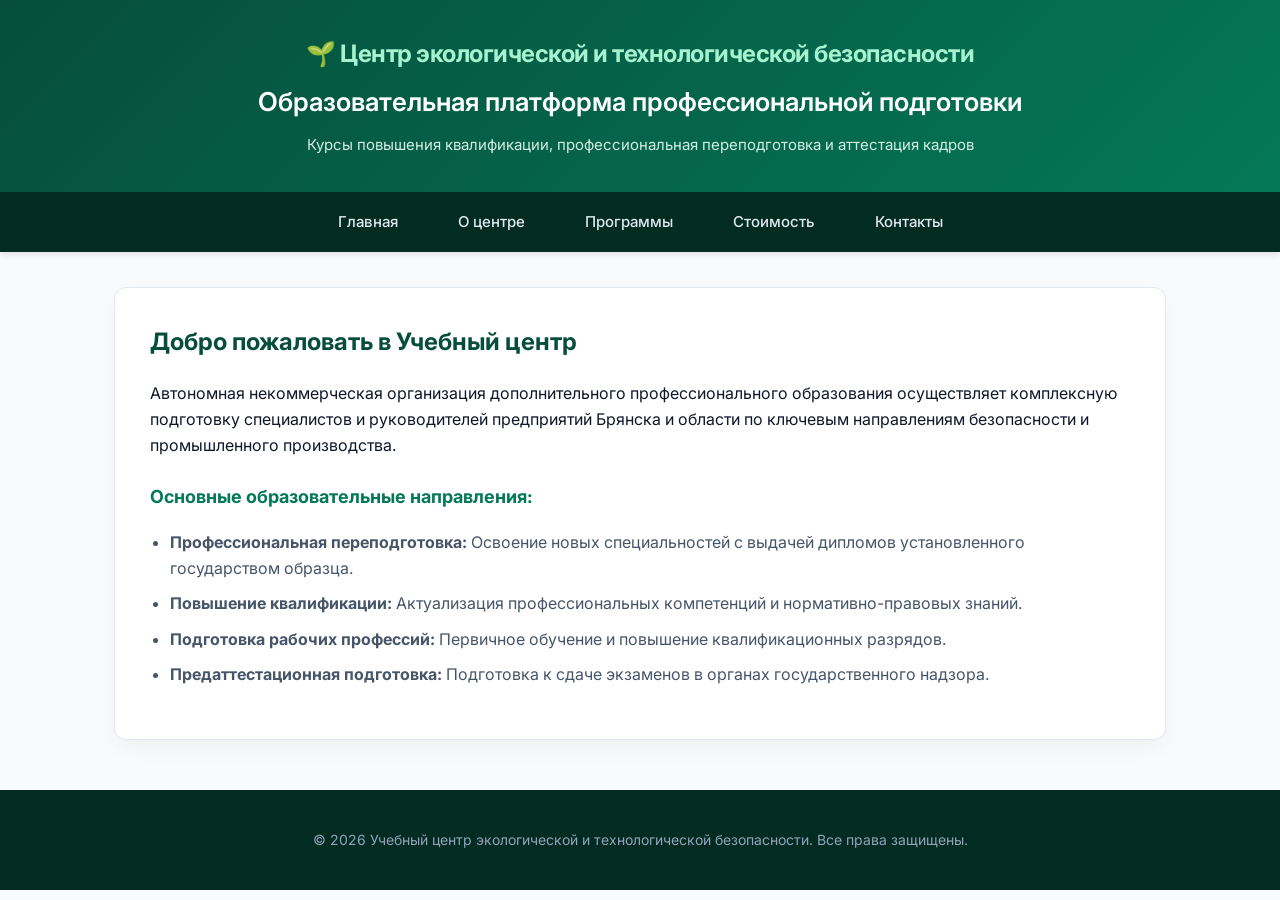
==== index.html @ e374bede "Add files via upload" ====
<!DOCTYPE html>
<html lang="ru">
<head>
    <meta charset="UTF-8">
    <meta name="viewport" content="width=device-width, initial-scale=1.0">
    <title>Учебный центр — Главная страница</title>
    <link rel="stylesheet" href="style.css">
</head>
<body>
    <header>
        <div class="logo">🌱 Центр экологической и технологической безопасности</div>
        <h1>Образовательная платформа профессиональной подготовки</h1>
        <p>Курсы повышения квалификации, профессиональная переподготовка и аттестация кадров</p>
    </header>

    <nav>
        <a href="index.html">Главная</a>
        <a href="about.html">О центре</a>
        <a href="catalog.html">Программы</a>
        <a href="price.html">Стоимость</a>
        <a href="contacts.html">Контакты</a>
    </nav>

    <main>
        <h2>Добро пожаловать в Учебный центр</h2>
        <p>Автономная некоммерческая организация дополнительного профессионального образования осуществляет комплексную подготовку специалистов и руководителей предприятий Брянска и области по ключевым направлениям безопасности и промышленного производства.</p>
        
        <h3>Основные образовательные направления:</h3>
        <ul>
            <li><strong>Профессиональная переподготовка:</strong> Освоение новых специальностей с выдачей дипломов установленного государством образца.</li>
            <li><strong>Повышение квалификации:</strong> Актуализация профессиональных компетенций и нормативно-правовых знаний.</li>
            <li><strong>Подготовка рабочих профессий:</strong> Первичное обучение и повышение квалификационных разрядов.</li>
            <li><strong>Предаттестационная подготовка:</strong> Подготовка к сдаче экзаменов в органах государственного надзора.</li>
        </ul>
    </main>

    <footer>
        <p>&copy; 2026 Учебный центр экологической и технологической безопасности. Все права защищены.</p>
    </footer>
</body>
</html>
---- style.css ----
/* Подключение современного шрифта Inter */
@import url('https://fonts.googleapis.com/css2?family=Inter:wght@300;400;500;600;700&display=swap');

/* Сброс базовых отступов и современный переменный цвет */
:root {
    --primary: #10b981;        /* Изумрудно-зеленый акцент */
    --primary-dark: #064e3b;   /* Глубокий темно-зеленый */
    --accent: #f59e0b;         /* Тёплый янтарный */
    --bg-main: #f8fafc;        /* Светло-серый фон */
    --surface: #ffffff;        /* Белые карточки */
    --text-dark: #0f172a;      /* Основной текст */
    --text-muted: #475569;     /* Вторичный текст */
    --border: #e2e8f0;         /* Тонкие границы */
}

body {
    font-family: 'Inter', system-ui, -apple-system, BlinkMacSystemFont, sans-serif;
    margin: 0;
    padding: 0;
    background-color: var(--bg-main);
    color: var(--text-dark);
    line-height: 1.6;
}

/* Шапка сайта в стиле премиальных веб-сервисов */
header {
    background: linear-gradient(135deg, #064e3b 0%, #047857 100%);
    color: #ffffff;
    padding: 35px 20px;
    text-align: center;
}

.logo {
    font-size: 24px;
    font-weight: 700;
    color: #a7f3d0;
    letter-spacing: -0.5px;
    margin-bottom: 8px;
}

header h1 {
    margin: 0 0 10px 0;
    font-size: 26px;
    font-weight: 600;
}

header p {
    margin: 0;
    font-size: 15px;
    color: #ecfdf5;
    opacity: 0.9;
}

/* Современная навигация */
nav {
    background-color: #022c22;
    padding: 12px 20px;
    text-align: center;
    position: sticky;
    top: 0;
    z-index: 100;
    box-shadow: 0 4px 6px -1px rgba(0, 0, 0, 0.1);
}

nav a {
    color: #e2e8f0;
    text-decoration: none;
    margin: 0 16px;
    font-weight: 500;
    font-size: 15px;
    transition: all 0.2s ease;
    display: inline-block;
    padding: 6px 12px;
    border-radius: 6px;
}

nav a:hover {
    color: #ffffff;
    background-color: rgba(255, 255, 255, 0.1);
}

/* Основной контейнер */
main {
    max-width: 980px;
    margin: 35px auto;
    background: var(--surface);
    padding: 35px;
    border-radius: 12px;
    box-shadow: 0 10px 25px -5px rgba(0, 0, 0, 0.05);
    border: 1px solid var(--border);
}

main h2 {
    color: var(--primary-dark);
    font-size: 24px;
    font-weight: 700;
    margin-top: 0;
    margin-bottom: 20px;
}

main h3 {
    color: #047857;
    font-size: 18px;
    margin-top: 25px;
}

main ul {
    padding-left: 20px;
}

main li {
    margin-bottom: 10px;
    color: var(--text-muted);
}

/* Современные карточки каталога */
.catalog-grid {
    display: flex;
    gap: 20px;
    flex-wrap: wrap;
    margin-top: 20px;
}

.product-card {
    border: 1px solid var(--border);
    border-radius: 10px;
    padding: 22px;
    width: 270px;
    background: #ffffff;
    transition: transform 0.2s ease, box-shadow 0.2s ease;
}

.product-card:hover {
    transform: translateY(-4px);
    box-shadow: 0 12px 20px -5px rgba(0, 0, 0, 0.08);
}

.product-card h3 {
    margin-top: 0;
    font-size: 18px;
    color: var(--primary-dark);
}

.product-card p {
    color: var(--text-muted);
    font-size: 14px;
    margin-bottom: 0;
}

/* Стилизация таблицы прайс-листа */
table {
    width: 100%;
    border-collapse: separate;
    border-spacing: 0;
    margin-top: 20px;
    border-radius: 8px;
    overflow: hidden;
    border: 1px solid var(--border);
}

th, td {
    padding: 14px 18px;
    text-align: left;
    font-size: 14px;
}

.price-header {
    background-color: var(--primary-dark);
    color: #ffffff;
    font-weight: 600;
}

.price-row-odd {
    background-color: #ffffff;
}

.price-row-even {
    background-color: #f8fafc;
}

.price-discount {
    background-color: #ecfdf5;
    font-weight: 600;
    color: #065f46;
}

td {
    border-bottom: 1px solid var(--border);
}

tr:last-child td {
    border-bottom: none;
}

/* Подвал сайта */
footer {
    background-color: #022c22;
    color: #94a3b8;
    text-align: center;
    padding: 25px;
    margin-top: 50px;
    font-size: 14px;
}
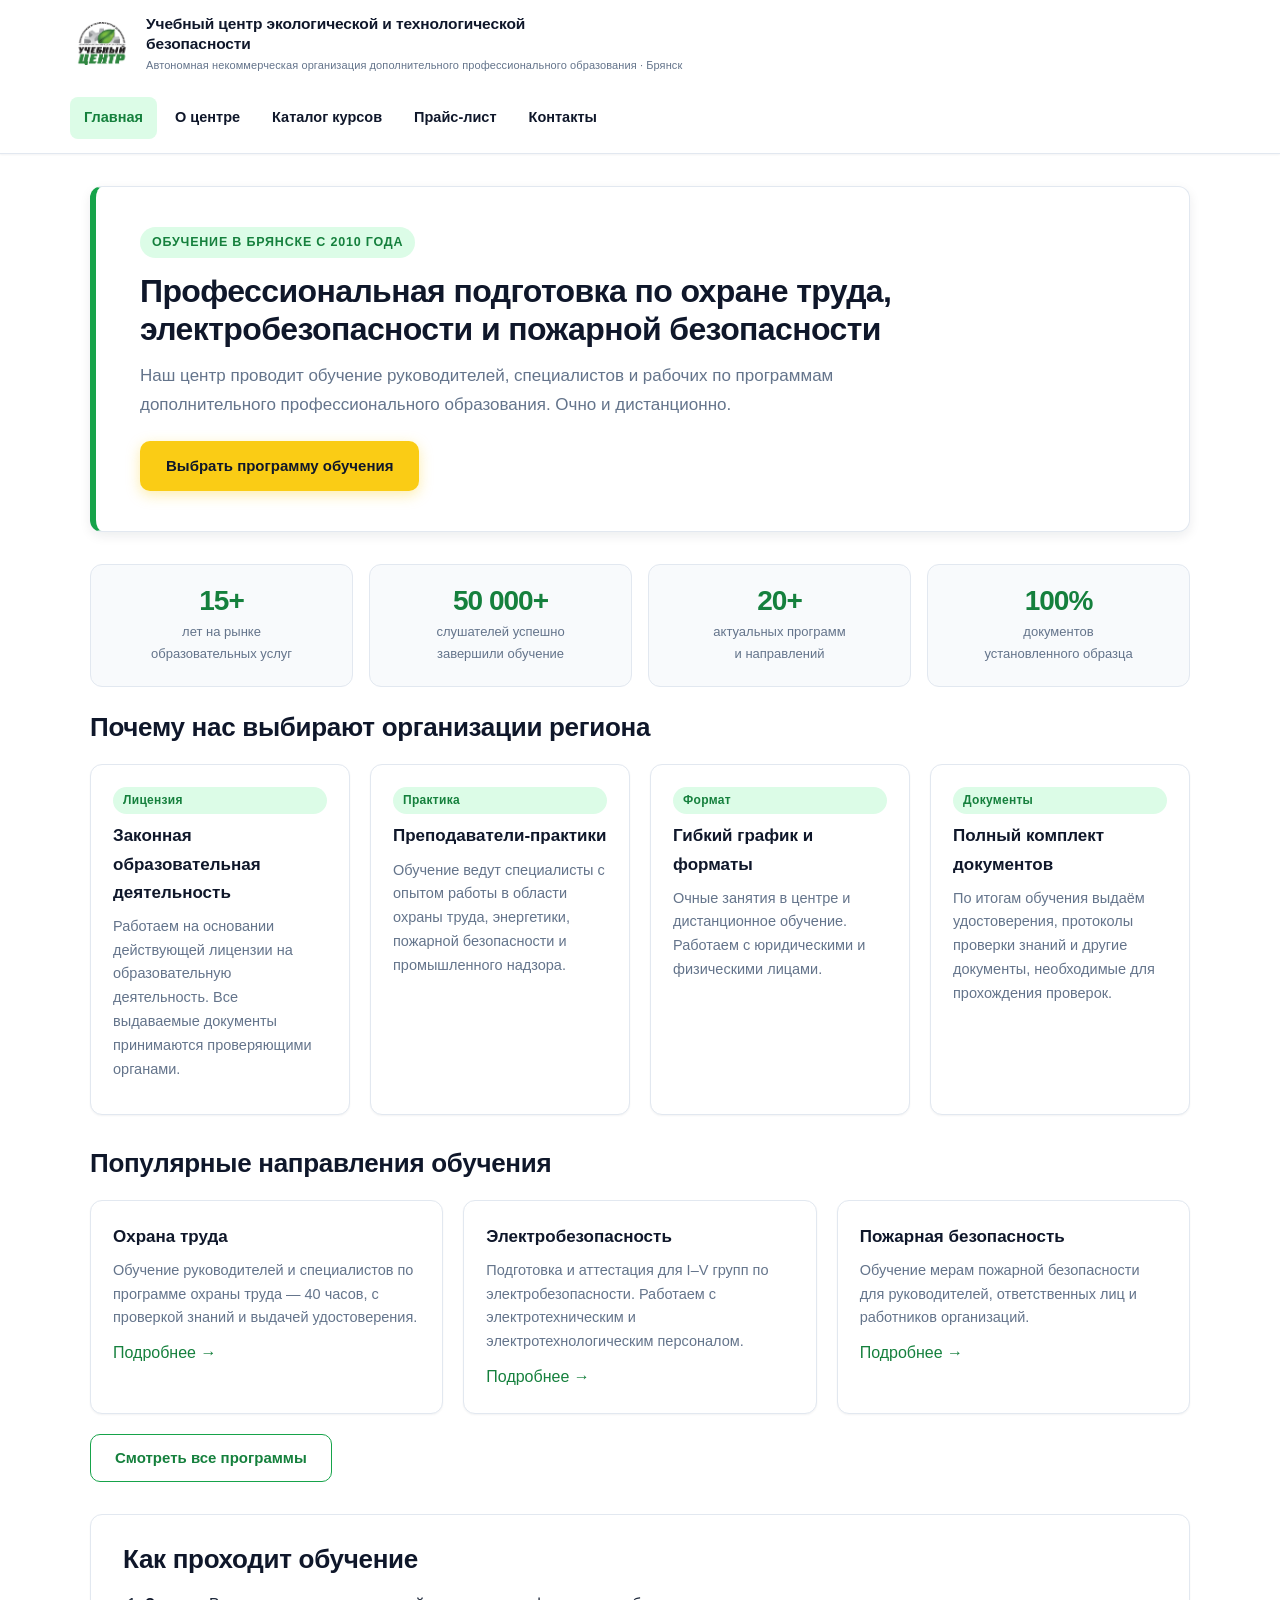
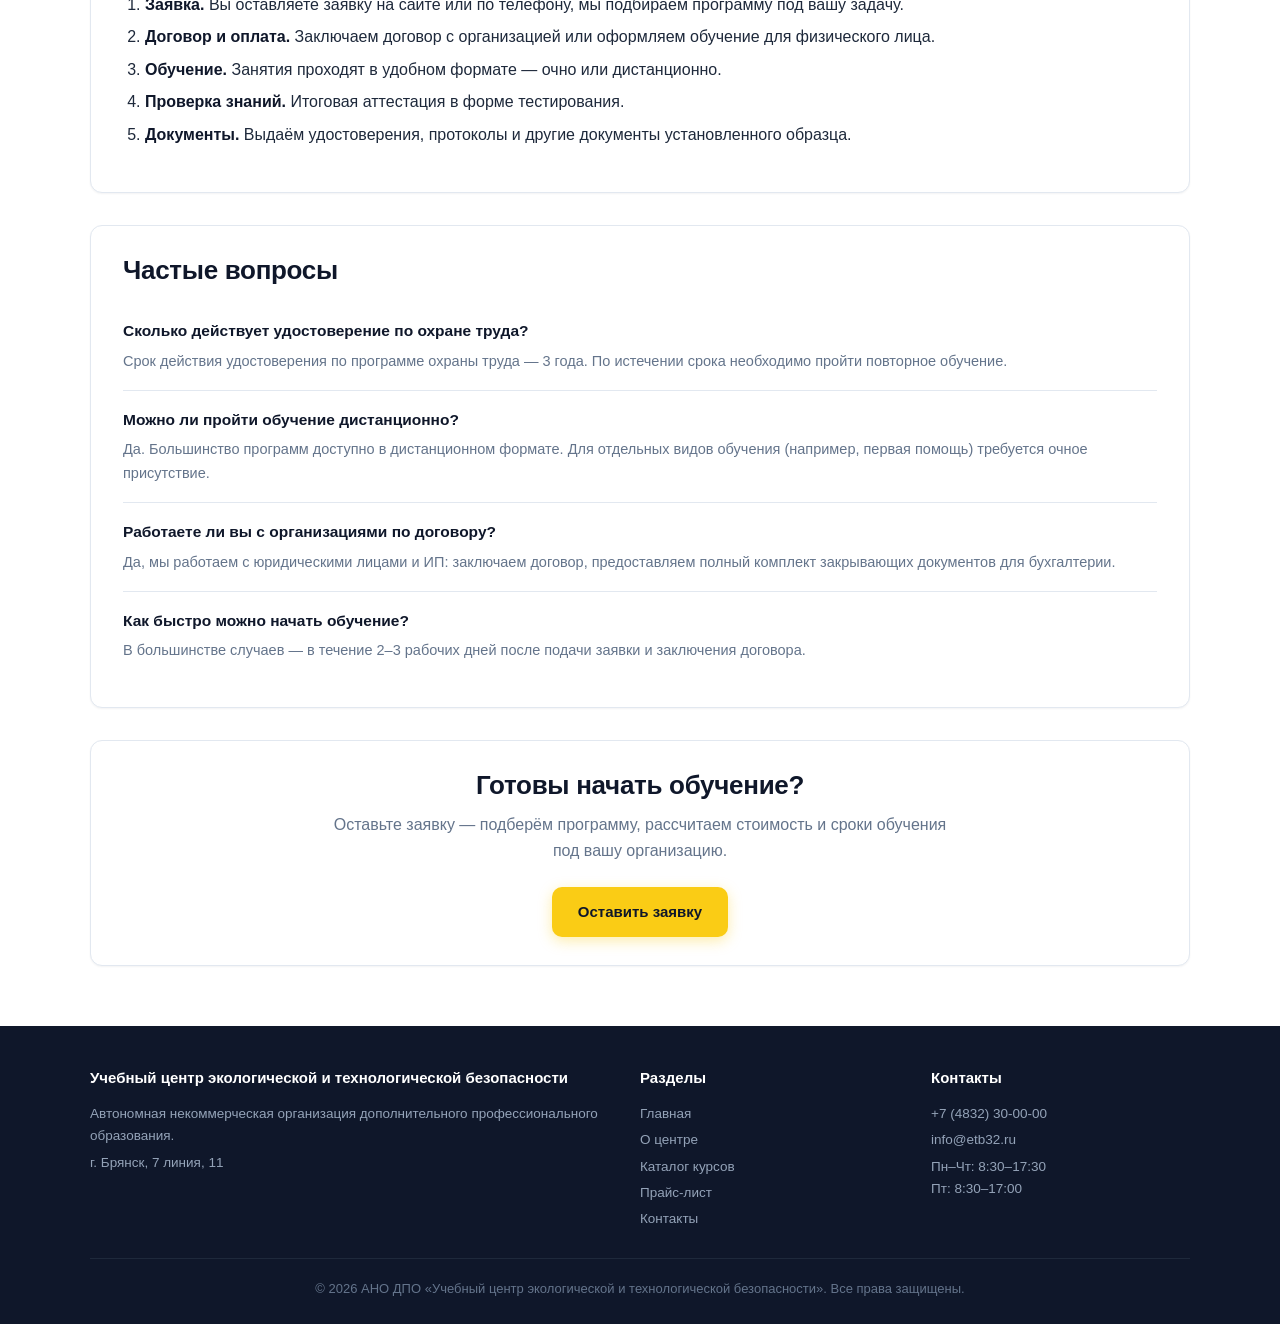
==== commit ff71d5b2: "Add files via upload" ====
--- a/index.html
+++ b/index.html
@@ -1,41 +1,189 @@
 <!DOCTYPE html>
 <html lang="ru">
 <head>
-    <meta charset="UTF-8">
-    <meta name="viewport" content="width=device-width, initial-scale=1.0">
-    <title>Учебный центр — Главная страница</title>
-    <link rel="stylesheet" href="style.css">
+  <meta charset="UTF-8">
+  <meta name="viewport" content="width=device-width, initial-scale=1.0">
+  <title>Главная — Учебный центр экологической и технологической безопасности</title>
+  <link rel="stylesheet" href="style.css">
 </head>
 <body>
-    <header>
-        <div class="logo">🌱 Центр экологической и технологической безопасности</div>
-        <h1>Образовательная платформа профессиональной подготовки</h1>
-        <p>Курсы повышения квалификации, профессиональная переподготовка и аттестация кадров</p>
-    </header>
 
-    <nav>
-        <a href="index.html">Главная</a>
-        <a href="about.html">О центре</a>
-        <a href="catalog.html">Программы</a>
-        <a href="price.html">Стоимость</a>
-        <a href="contacts.html">Контакты</a>
+<header class="site-header">
+  <div class="container header-inner">
+    <a href="index.html" class="logo-link">
+      <img src="images/logo_0_1.png" alt="Логотип Учебного центра экологической и технологической безопасности" width="64">
+      <div class="logo-text">
+        <h1>Учебный центр экологической и технологической безопасности</h1>
+        <p>Автономная некоммерческая организация дополнительного профессионального образования · Брянск</p>
+      </div>
+    </a>
+    <nav class="main-nav">
+      <a href="index.html" class="active">Главная</a>
+      <a href="about.html">О центре</a>
+      <a href="courses.html">Каталог курсов</a>
+      <a href="price.html">Прайс-лист</a>
+      <a href="contacts.html">Контакты</a>
     </nav>
+  </div>
+</header>
 
-    <main>
-        <h2>Добро пожаловать в Учебный центр</h2>
-        <p>Автономная некоммерческая организация дополнительного профессионального образования осуществляет комплексную подготовку специалистов и руководителей предприятий Брянска и области по ключевым направлениям безопасности и промышленного производства.</p>
-        
-        <h3>Основные образовательные направления:</h3>
+<main>
+
+  <section class="hero">
+    <span class="hero-label">Обучение в Брянске с 2010 года</span>
+    <h2>Профессиональная подготовка по охране труда, электробезопасности и пожарной безопасности</h2>
+    <p>
+      Наш центр проводит обучение руководителей, специалистов и рабочих
+      по программам дополнительного профессионального образования. Очно
+      и дистанционно.
+    </p>
+    <a class="btn" href="courses.html">Выбрать программу обучения</a>
+  </section>
+
+  <section class="stats">
+    <div class="stat">
+      <div class="stat-value">15+</div>
+      <div class="stat-label">лет на рынке<br>образовательных услуг</div>
+    </div>
+    <div class="stat">
+      <div class="stat-value">50 000+</div>
+      <div class="stat-label">слушателей успешно<br>завершили обучение</div>
+    </div>
+    <div class="stat">
+      <div class="stat-value">20+</div>
+      <div class="stat-label">актуальных программ<br>и направлений</div>
+    </div>
+    <div class="stat">
+      <div class="stat-value">100%</div>
+      <div class="stat-label">документов<br>установленного образца</div>
+    </div>
+  </section>
+
+  <section>
+    <h2>Почему нас выбирают организации региона</h2>
+    <div class="grid">
+      <div class="card">
+        <span class="badge">Лицензия</span>
+        <h3>Законная образовательная деятельность</h3>
+        <p>Работаем на основании действующей лицензии на образовательную деятельность. Все выдаваемые документы принимаются проверяющими органами.</p>
+      </div>
+      <div class="card">
+        <span class="badge">Практика</span>
+        <h3>Преподаватели-практики</h3>
+        <p>Обучение ведут специалисты с опытом работы в области охраны труда, энергетики, пожарной безопасности и промышленного надзора.</p>
+      </div>
+      <div class="card">
+        <span class="badge">Формат</span>
+        <h3>Гибкий график и форматы</h3>
+        <p>Очные занятия в центре и дистанционное обучение. Работаем с юридическими и физическими лицами.</p>
+      </div>
+      <div class="card">
+        <span class="badge">Документы</span>
+        <h3>Полный комплект документов</h3>
+        <p>По итогам обучения выдаём удостоверения, протоколы проверки знаний и другие документы, необходимые для прохождения проверок.</p>
+      </div>
+    </div>
+  </section>
+
+  <section>
+    <h2>Популярные направления обучения</h2>
+    <div class="grid">
+      <div class="card">
+        <h3>Охрана труда</h3>
+        <p>Обучение руководителей и специалистов по программе охраны труда — 40 часов, с проверкой знаний и выдачей удостоверения.</p>
+        <a href="courses.html">Подробнее →</a>
+      </div>
+      <div class="card">
+        <h3>Электробезопасность</h3>
+        <p>Подготовка и аттестация для I–V групп по электробезопасности. Работаем с электротехническим и электротехнологическим персоналом.</p>
+        <a href="courses.html">Подробнее →</a>
+      </div>
+      <div class="card">
+        <h3>Пожарная безопасность</h3>
+        <p>Обучение мерам пожарной безопасности для руководителей, ответственных лиц и работников организаций.</p>
+        <a href="courses.html">Подробнее →</a>
+      </div>
+    </div>
+    <p style="margin-top: 20px;"><a class="btn-outline" href="courses.html">Смотреть все программы</a></p>
+  </section>
+
+  <section class="card-block">
+    <h2>Как проходит обучение</h2>
+    <ol>
+      <li><strong>Заявка.</strong> Вы оставляете заявку на сайте или по телефону, мы подбираем программу под вашу задачу.</li>
+      <li><strong>Договор и оплата.</strong> Заключаем договор с организацией или оформляем обучение для физического лица.</li>
+      <li><strong>Обучение.</strong> Занятия проходят в удобном формате — очно или дистанционно.</li>
+      <li><strong>Проверка знаний.</strong> Итоговая аттестация в форме тестирования.</li>
+      <li><strong>Документы.</strong> Выдаём удостоверения, протоколы и другие документы установленного образца.</li>
+    </ol>
+  </section>
+
+  <section class="card-block">
+    <h2>Частые вопросы</h2>
+
+    <div class="faq-item">
+      <strong>Сколько действует удостоверение по охране труда?</strong>
+      <p>Срок действия удостоверения по программе охраны труда — 3 года. По истечении срока необходимо пройти повторное обучение.</p>
+    </div>
+
+    <div class="faq-item">
+      <strong>Можно ли пройти обучение дистанционно?</strong>
+      <p>Да. Большинство программ доступно в дистанционном формате. Для отдельных видов обучения (например, первая помощь) требуется очное присутствие.</p>
+    </div>
+
+    <div class="faq-item">
+      <strong>Работаете ли вы с организациями по договору?</strong>
+      <p>Да, мы работаем с юридическими лицами и ИП: заключаем договор, предоставляем полный комплект закрывающих документов для бухгалтерии.</p>
+    </div>
+
+    <div class="faq-item">
+      <strong>Как быстро можно начать обучение?</strong>
+      <p>В большинстве случаев — в течение 2–3 рабочих дней после подачи заявки и заключения договора.</p>
+    </div>
+  </section>
+
+  <section class="card-block" style="text-align:center;">
+    <h2 style="margin-bottom: 10px;">Готовы начать обучение?</h2>
+    <p style="color: var(--muted); max-width: 620px; margin: 0 auto 22px;">
+      Оставьте заявку — подберём программу, рассчитаем стоимость и сроки обучения под вашу организацию.
+    </p>
+    <a class="btn" href="contacts.html">Оставить заявку</a>
+  </section>
+
+</main>
+
+<footer class="site-footer">
+  <div class="container">
+    <div class="footer-grid">
+      <div>
+        <h4>Учебный центр экологической и технологической безопасности</h4>
+        <p>Автономная некоммерческая организация дополнительного профессионального образования.</p>
+        <p>г. Брянск, 7 линия, 11</p>
+      </div>
+      <div>
+        <h4>Разделы</h4>
         <ul>
-            <li><strong>Профессиональная переподготовка:</strong> Освоение новых специальностей с выдачей дипломов установленного государством образца.</li>
-            <li><strong>Повышение квалификации:</strong> Актуализация профессиональных компетенций и нормативно-правовых знаний.</li>
-            <li><strong>Подготовка рабочих профессий:</strong> Первичное обучение и повышение квалификационных разрядов.</li>
-            <li><strong>Предаттестационная подготовка:</strong> Подготовка к сдаче экзаменов в органах государственного надзора.</li>
+          <li><a href="index.html">Главная</a></li>
+          <li><a href="about.html">О центре</a></li>
+          <li><a href="courses.html">Каталог курсов</a></li>
+          <li><a href="price.html">Прайс-лист</a></li>
+          <li><a href="contacts.html">Контакты</a></li>
         </ul>
-    </main>
+      </div>
+      <div>
+        <h4>Контакты</h4>
+        <ul>
+          <li><a href="tel:+74832300000">+7 (4832) 30-00-00</a></li>
+          <li><a href="mailto:info@etb32.ru">info@etb32.ru</a></li>
+          <li>Пн–Чт: 8:30–17:30<br>Пт: 8:30–17:00</li>
+        </ul>
+      </div>
+    </div>
+    <div class="footer-bottom">
+      &copy; 2026 АНО ДПО «Учебный центр экологической и технологической безопасности». Все права защищены.
+    </div>
+  </div>
+</footer>
 
-    <footer>
-        <p>&copy; 2026 Учебный центр экологической и технологической безопасности. Все права защищены.</p>
-    </footer>
 </body>
 </html>
--- a/style.css
+++ b/style.css
@@ -1,203 +1,423 @@
-/* Подключение современного шрифта Inter */
-@import url('https://fonts.googleapis.com/css2?family=Inter:wght@300;400;500;600;700&display=swap');
-
-/* Сброс базовых отступов и современный переменный цвет */
 :root {
-    --primary: #10b981;        /* Изумрудно-зеленый акцент */
-    --primary-dark: #064e3b;   /* Глубокий темно-зеленый */
-    --accent: #f59e0b;         /* Тёплый янтарный */
-    --bg-main: #f8fafc;        /* Светло-серый фон */
-    --surface: #ffffff;        /* Белые карточки */
-    --text-dark: #0f172a;      /* Основной текст */
-    --text-muted: #475569;     /* Вторичный текст */
-    --border: #e2e8f0;         /* Тонкие границы */
-}
+  --bg:          #ffffff;
+  --surface:     #f8fafc;
+  --surface-2:   #f1f5f9;
+  --text:        #0f172a;
+  --muted:       #64748b;
+  --primary:     #16a34a;
+  --primary-dk:  #15803d;
+  --primary-lt:  #dcfce7;
+  --accent:      #facc15;
+  --accent-dk:   #eab308;
+  --border:      #e2e8f0;
+  --shadow-sm:   0 1px 2px rgba(15, 23, 42, .05);
+  --shadow-md:   0 4px 12px rgba(15, 23, 42, .08);
+  --radius:      12px;
+}
+
+* { box-sizing: border-box; }
+html { scroll-behavior: smooth; }
 
 body {
-    font-family: 'Inter', system-ui, -apple-system, BlinkMacSystemFont, sans-serif;
-    margin: 0;
-    padding: 0;
-    background-color: var(--bg-main);
-    color: var(--text-dark);
-    line-height: 1.6;
-}
-
-/* Шапка сайта в стиле премиальных веб-сервисов */
-header {
-    background: linear-gradient(135deg, #064e3b 0%, #047857 100%);
-    color: #ffffff;
-    padding: 35px 20px;
-    text-align: center;
-}
-
-.logo {
-    font-size: 24px;
-    font-weight: 700;
-    color: #a7f3d0;
-    letter-spacing: -0.5px;
-    margin-bottom: 8px;
-}
-
-header h1 {
-    margin: 0 0 10px 0;
-    font-size: 26px;
-    font-weight: 600;
-}
-
-header p {
-    margin: 0;
-    font-size: 15px;
-    color: #ecfdf5;
-    opacity: 0.9;
-}
-
-/* Современная навигация */
-nav {
-    background-color: #022c22;
-    padding: 12px 20px;
-    text-align: center;
-    position: sticky;
-    top: 0;
-    z-index: 100;
-    box-shadow: 0 4px 6px -1px rgba(0, 0, 0, 0.1);
-}
-
-nav a {
-    color: #e2e8f0;
-    text-decoration: none;
-    margin: 0 16px;
-    font-weight: 500;
-    font-size: 15px;
-    transition: all 0.2s ease;
-    display: inline-block;
-    padding: 6px 12px;
-    border-radius: 6px;
-}
-
-nav a:hover {
-    color: #ffffff;
-    background-color: rgba(255, 255, 255, 0.1);
-}
-
-/* Основной контейнер */
-main {
-    max-width: 980px;
-    margin: 35px auto;
-    background: var(--surface);
-    padding: 35px;
-    border-radius: 12px;
-    box-shadow: 0 10px 25px -5px rgba(0, 0, 0, 0.05);
-    border: 1px solid var(--border);
-}
-
-main h2 {
-    color: var(--primary-dark);
-    font-size: 24px;
-    font-weight: 700;
-    margin-top: 0;
-    margin-bottom: 20px;
-}
-
-main h3 {
-    color: #047857;
-    font-size: 18px;
-    margin-top: 25px;
-}
-
-main ul {
-    padding-left: 20px;
-}
-
-main li {
-    margin-bottom: 10px;
-    color: var(--text-muted);
-}
-
-/* Современные карточки каталога */
-.catalog-grid {
-    display: flex;
-    gap: 20px;
-    flex-wrap: wrap;
-    margin-top: 20px;
-}
-
-.product-card {
-    border: 1px solid var(--border);
-    border-radius: 10px;
-    padding: 22px;
-    width: 270px;
-    background: #ffffff;
-    transition: transform 0.2s ease, box-shadow 0.2s ease;
-}
-
-.product-card:hover {
-    transform: translateY(-4px);
-    box-shadow: 0 12px 20px -5px rgba(0, 0, 0, 0.08);
-}
-
-.product-card h3 {
-    margin-top: 0;
-    font-size: 18px;
-    color: var(--primary-dark);
-}
-
-.product-card p {
-    color: var(--text-muted);
-    font-size: 14px;
-    margin-bottom: 0;
-}
-
-/* Стилизация таблицы прайс-листа */
-table {
-    width: 100%;
-    border-collapse: separate;
-    border-spacing: 0;
-    margin-top: 20px;
-    border-radius: 8px;
-    overflow: hidden;
-    border: 1px solid var(--border);
-}
-
-th, td {
-    padding: 14px 18px;
-    text-align: left;
-    font-size: 14px;
-}
-
-.price-header {
-    background-color: var(--primary-dark);
-    color: #ffffff;
-    font-weight: 600;
-}
-
-.price-row-odd {
-    background-color: #ffffff;
-}
-
-.price-row-even {
-    background-color: #f8fafc;
-}
-
-.price-discount {
-    background-color: #ecfdf5;
-    font-weight: 600;
-    color: #065f46;
-}
-
-td {
-    border-bottom: 1px solid var(--border);
-}
-
-tr:last-child td {
-    border-bottom: none;
-}
-
-/* Подвал сайта */
-footer {
-    background-color: #022c22;
-    color: #94a3b8;
-    text-align: center;
-    padding: 25px;
-    margin-top: 50px;
-    font-size: 14px;
+  font-family: -apple-system, BlinkMacSystemFont, "Segoe UI", "Helvetica Neue", Arial, sans-serif;
+  font-size: 16px;
+  line-height: 1.65;
+  color: var(--text);
+  background-color: var(--bg);
+  margin: 0;
+  padding: 0;
+  -webkit-font-smoothing: antialiased;
+}
+
+.container { max-width: 1140px; margin: 0 auto; padding: 0 20px; }
+
+a { color: var(--primary-dk); text-decoration: none; transition: color .15s; }
+a:hover { color: var(--primary); }
+
+img { max-width: 100%; display: block; }
+
+.site-header {
+  background-color: #ffffff;
+  border-bottom: 1px solid var(--border);
+  position: sticky;
+  top: 0;
+  z-index: 100;
+  box-shadow: var(--shadow-sm);
+}
+
+.header-inner {
+  display: flex;
+  align-items: center;
+  justify-content: space-between;
+  gap: 24px;
+  padding: 14px 0;
+  flex-wrap: wrap;
+}
+
+.logo-link {
+  display: flex;
+  align-items: center;
+  gap: 12px;
+  color: var(--text);
+  text-decoration: none;
+}
+.logo-link:hover { color: var(--text); }
+.logo-link img { flex-shrink: 0; border-radius: 8px; }
+
+.logo-text h1 {
+  margin: 0;
+  font-size: 15.5px;
+  line-height: 1.3;
+  color: var(--text);
+  font-weight: 700;
+  max-width: 480px;
+  letter-spacing: -0.1px;
+}
+
+.logo-text p {
+  margin: 4px 0 0;
+  font-size: 11px;
+  color: var(--muted);
+  letter-spacing: 0.1px;
+  line-height: 1.35;
+}
+
+.main-nav { display: flex; flex-wrap: wrap; gap: 4px; }
+
+.main-nav a {
+  color: var(--text);
+  padding: 9px 14px;
+  border-radius: 8px;
+  font-weight: 600;
+  font-size: 14.5px;
+  transition: background-color .15s, color .15s;
+}
+.main-nav a:hover { background-color: var(--surface-2); color: var(--primary-dk); }
+.main-nav a.active { background-color: var(--primary-lt); color: var(--primary-dk); }
+
+main { max-width: 1140px; margin: 32px auto 48px; padding: 0 20px; }
+section { margin-bottom: 32px; }
+
+section.card-block {
+  background: #ffffff;
+  border: 1px solid var(--border);
+  border-radius: var(--radius);
+  padding: 28px 32px;
+  box-shadow: var(--shadow-sm);
+}
+
+h2 { font-size: 26px; line-height: 1.25; color: var(--text); margin: 0 0 16px; font-weight: 700; letter-spacing: -0.3px; }
+h3 { font-size: 18px; color: var(--text); margin: 22px 0 8px; font-weight: 700; }
+
+p { margin: 0 0 14px; color: #1e293b; }
+ul, ol { padding-left: 22px; margin: 0 0 16px; }
+li { margin-bottom: 6px; color: #1e293b; }
+strong { color: var(--text); font-weight: 700; }
+
+.hero {
+  background: #ffffff;
+  border: 1px solid var(--border);
+  border-left: 6px solid var(--primary);
+  border-radius: var(--radius);
+  padding: 40px 44px;
+  margin-bottom: 32px;
+  box-shadow: var(--shadow-md);
+}
+
+.hero .hero-label {
+  display: inline-block;
+  background: var(--primary-lt);
+  color: var(--primary-dk);
+  font-size: 12.5px;
+  font-weight: 700;
+  letter-spacing: 0.8px;
+  text-transform: uppercase;
+  padding: 5px 12px;
+  border-radius: 999px;
+  margin-bottom: 14px;
+}
+
+.hero h2 { font-size: 32px; line-height: 1.2; margin: 0 0 14px; letter-spacing: -0.6px; }
+.hero p { font-size: 17px; color: var(--muted); margin: 0 0 22px; max-width: 720px; }
+
+.btn {
+  display: inline-block;
+  background-color: var(--accent);
+  color: var(--text);
+  padding: 13px 26px;
+  border-radius: 10px;
+  text-decoration: none;
+  font-weight: 700;
+  font-size: 15px;
+  box-shadow: 0 4px 14px rgba(250, 204, 21, .35);
+  transition: background-color .15s, transform .1s, box-shadow .15s;
+  border: none;
+  cursor: pointer;
+}
+.btn:hover {
+  background-color: var(--accent-dk);
+  color: var(--text);
+  transform: translateY(-1px);
+  box-shadow: 0 6px 18px rgba(250, 204, 21, .45);
+}
+
+.btn-outline {
+  display: inline-block;
+  background: #ffffff;
+  color: var(--primary-dk);
+  border: 1.5px solid var(--primary);
+  padding: 11px 24px;
+  border-radius: 10px;
+  font-weight: 700;
+  font-size: 15px;
+  transition: background-color .15s;
+}
+.btn-outline:hover { background-color: var(--primary-lt); color: var(--primary-dk); }
+
+.grid {
+  display: grid;
+  grid-template-columns: repeat(auto-fit, minmax(260px, 1fr));
+  gap: 20px;
+  margin: 20px 0;
+}
+
+.card {
+  background-color: #ffffff;
+  border: 1px solid var(--border);
+  border-radius: var(--radius);
+  padding: 22px;
+  box-shadow: var(--shadow-sm);
+  transition: box-shadow .2s, transform .15s, border-color .15s;
+  display: flex;
+  flex-direction: column;
+}
+.card:hover { box-shadow: var(--shadow-md); transform: translateY(-2px); border-color: #cbd5e1; }
+.card h3 { margin-top: 0; color: var(--text); font-size: 17px; }
+.card p { color: var(--muted); font-size: 14.5px; margin-bottom: 10px; }
+.card ul { margin: 6px 0 0; padding-left: 18px; }
+.card li { font-size: 14px; color: #475569; margin-bottom: 4px; }
+.card img { border-radius: 8px; margin-bottom: 12px; }
+
+.stats {
+  display: grid;
+  grid-template-columns: repeat(auto-fit, minmax(180px, 1fr));
+  gap: 16px;
+  margin: 24px 0;
+}
+
+.stat {
+  background: var(--surface);
+  border-radius: var(--radius);
+  padding: 22px 20px;
+  text-align: center;
+  border: 1px solid var(--border);
+}
+
+.stat-value {
+  font-size: 28px;
+  font-weight: 800;
+  color: var(--primary-dk);
+  line-height: 1;
+  margin-bottom: 6px;
+  letter-spacing: -1px;
+}
+
+.stat-label { font-size: 13px; color: var(--muted); font-weight: 500; }
+
+.price-table {
+  width: 100%;
+  border-collapse: collapse;
+  margin: 20px 0;
+  border-radius: var(--radius);
+  overflow: hidden;
+  box-shadow: var(--shadow-sm);
+  background: #ffffff;
+  font-size: 14.5px;
+}
+.price-table caption {
+  caption-side: top;
+  text-align: left;
+  font-weight: 700;
+  color: var(--text);
+  padding: 0 0 10px;
+  font-size: 16px;
+}
+.price-table th, .price-table td {
+  padding: 14px 16px;
+  text-align: left;
+  border-bottom: 1px solid var(--border);
+}
+.price-table thead th {
+  background-color: var(--text);
+  color: #ffffff;
+  font-weight: 600;
+  font-size: 13px;
+  text-transform: uppercase;
+  letter-spacing: 0.5px;
+}
+.price-table tbody tr:hover td { background-color: var(--surface); }
+.price-table td:last-child {
+  font-weight: 700;
+  color: var(--primary-dk);
+  text-align: right;
+  white-space: nowrap;
+}
+.price-discount td {
+  background-color: #fffbeb !important;
+  color: #78350f !important;
+  font-weight: 700;
+  text-align: left !important;
+}
+
+.contact-form { display: grid; gap: 16px; }
+
+.contact-form label {
+  display: grid;
+  gap: 6px;
+  font-weight: 600;
+  color: var(--text);
+  font-size: 14.5px;
+}
+
+.contact-form input,
+.contact-form textarea {
+  padding: 11px 14px;
+  border: 1.5px solid var(--border);
+  border-radius: 8px;
+  font: inherit;
+  font-size: 15px;
+  background: #ffffff;
+  color: var(--text);
+  transition: border-color .15s, box-shadow .15s;
+}
+.contact-form input:focus,
+.contact-form textarea:focus {
+  outline: none;
+  border-color: var(--primary);
+  box-shadow: 0 0 0 3px rgba(22, 163, 74, .15);
+}
+.contact-form button {
+  background-color: var(--primary);
+  color: #ffffff;
+  border: none;
+  padding: 13px;
+  border-radius: 8px;
+  cursor: pointer;
+  font-weight: 700;
+  font-size: 15px;
+  transition: background-color .15s;
+}
+.contact-form button:hover { background-color: var(--primary-dk); }
+
+.contact-row {
+  display: flex;
+  gap: 12px;
+  padding: 10px 0;
+  border-bottom: 1px solid var(--border);
+  font-size: 14.5px;
+  align-items: flex-start;
+}
+.contact-row:last-child { border-bottom: none; }
+.contact-row .label {
+  color: var(--muted);
+  min-width: 110px;
+  font-weight: 600;
+  flex-shrink: 0;
+}
+.contact-row .value { color: var(--text); }
+
+.contact-row.stacked {
+  flex-direction: column;
+  gap: 3px;
+}
+.contact-row.stacked .label {
+  min-width: 0;
+  font-size: 11.5px;
+  text-transform: uppercase;
+  letter-spacing: 0.5px;
+  color: var(--muted);
+  font-weight: 700;
+}
+.contact-row.stacked .value {
+  color: var(--text);
+  font-size: 14.5px;
+  line-height: 1.5;
+}
+
+.map iframe {
+  width: 100%;
+  height: 380px;
+  border: 1px solid var(--border);
+  border-radius: var(--radius);
+  display: block;
+}
+
+.site-footer {
+  background-color: var(--text);
+  color: #cbd5e1;
+  padding: 40px 0 24px;
+  margin-top: 60px;
+  font-size: 14px;
+}
+
+.footer-grid {
+  display: grid;
+  grid-template-columns: 2fr 1fr 1fr;
+  gap: 32px;
+  margin-bottom: 24px;
+}
+
+.footer-grid h4 {
+  color: #ffffff;
+  font-size: 15px;
+  margin: 0 0 12px;
+  font-weight: 700;
+}
+
+.footer-grid p, .footer-grid li {
+  color: #94a3b8;
+  margin: 4px 0;
+  font-size: 13.5px;
+}
+
+.footer-grid ul { list-style: none; padding: 0; margin: 0; }
+.footer-grid a { color: #94a3b8; }
+.footer-grid a:hover { color: var(--accent); }
+
+.footer-bottom {
+  border-top: 1px solid #1e293b;
+  padding-top: 20px;
+  text-align: center;
+  color: #64748b;
+  font-size: 13px;
+  line-height: 1.6;
+}
+
+.faq-item { border-bottom: 1px solid var(--border); padding: 16px 0; }
+.faq-item:last-child { border-bottom: none; }
+.faq-item strong { display: block; margin-bottom: 6px; color: var(--text); font-size: 15.5px; }
+.faq-item p { color: var(--muted); margin: 0; font-size: 14.5px; }
+
+.badge {
+  display: inline-block;
+  background: var(--primary-lt);
+  color: var(--primary-dk);
+  font-size: 12px;
+  font-weight: 700;
+  padding: 4px 10px;
+  border-radius: 999px;
+  letter-spacing: 0.3px;
+  margin-bottom: 8px;
+}
+
+@media (max-width: 800px) {
+  .header-inner { flex-direction: column; align-items: flex-start; gap: 12px; }
+  .main-nav { width: 100%; }
+  .hero { padding: 28px 22px; }
+  .hero h2 { font-size: 24px; }
+  .footer-grid { grid-template-columns: 1fr; gap: 22px; }
+  .price-table { font-size: 13px; }
+  .price-table th, .price-table td { padding: 10px; }
+  main { margin: 20px auto 32px; }
+  .logo-text h1 { font-size: 14.5px; }
 }
